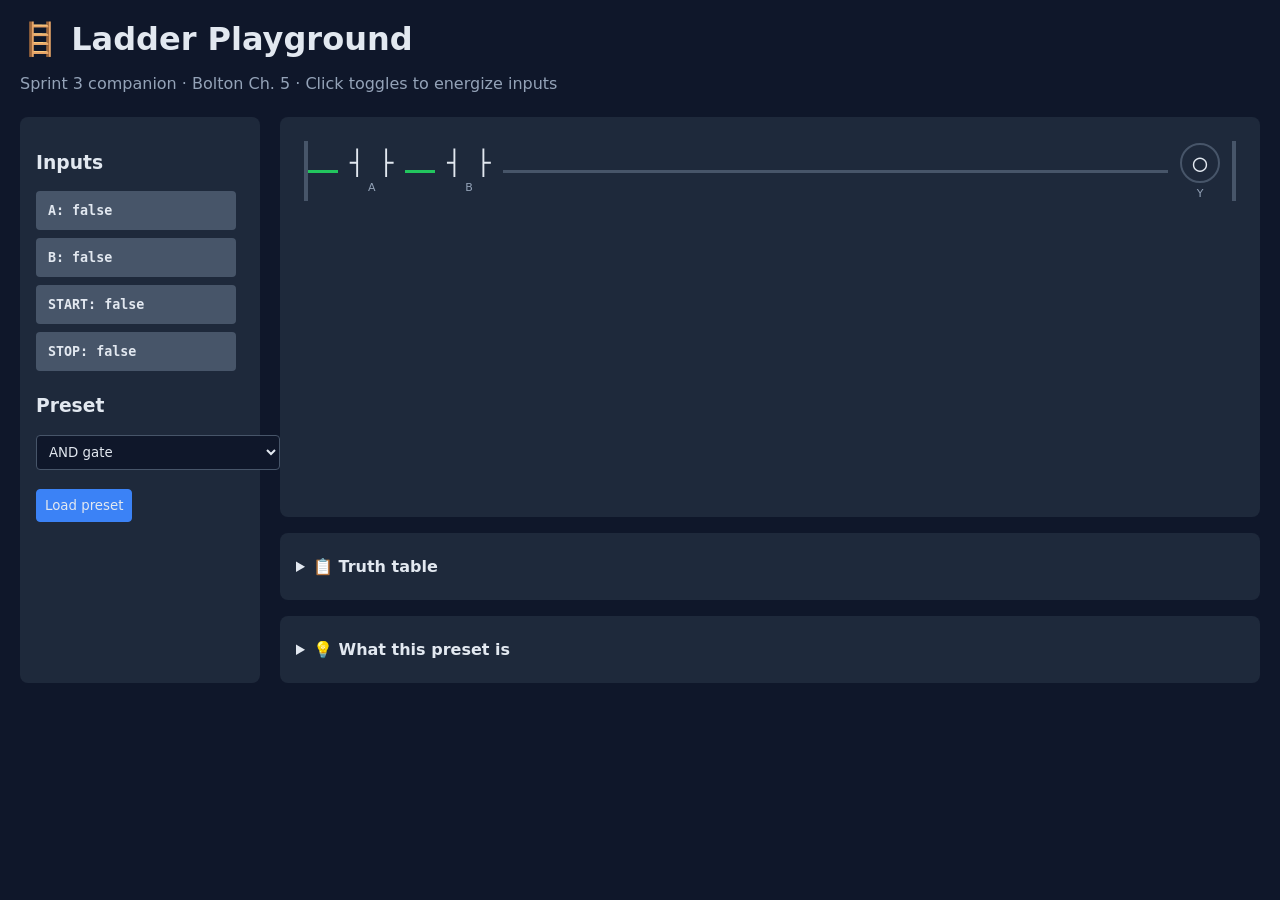
==== interactive-tools/ladder-simulator/index.html @ 790aac2c "Add files via upload" ====
<!DOCTYPE html>
<html lang="en">
<head>
<meta charset="UTF-8" />
<meta name="viewport" content="width=device-width, initial-scale=1.0" />
<title>PLC-FastTrack — Ladder Playground</title>
<style>
  :root {
    --bg: #0f172a;
    --panel: #1e293b;
    --rail: #475569;
    --energized: #22c55e;
    --de-energized: #475569;
    --accent: #3b82f6;
    --text: #e2e8f0;
    --muted: #94a3b8;
  }
  * { box-sizing: border-box; }
  body {
    margin: 0;
    background: var(--bg);
    color: var(--text);
    font-family: -apple-system, system-ui, sans-serif;
    padding: 20px;
  }
  header { margin-bottom: 24px; }
  h1 { margin: 0 0 8px; }
  .muted { color: var(--muted); }

  .layout {
    display: grid;
    grid-template-columns: 240px 1fr;
    gap: 20px;
  }

  .panel {
    background: var(--panel);
    border-radius: 8px;
    padding: 16px;
  }

  .toggles { display: grid; gap: 8px; }
  .toggle-btn {
    background: var(--de-energized);
    color: var(--text);
    border: none;
    padding: 12px;
    border-radius: 4px;
    cursor: pointer;
    font-weight: 600;
    font-family: monospace;
    text-align: left;
  }
  .toggle-btn.on {
    background: var(--energized);
    color: #052e16;
  }

  .ladder-area {
    min-height: 400px;
    background: var(--panel);
    padding: 24px;
    border-radius: 8px;
  }

  .rung {
    display: flex;
    align-items: center;
    margin-bottom: 24px;
    height: 60px;
  }
  .rail-left, .rail-right {
    width: 4px;
    height: 60px;
    background: var(--rail);
  }
  .wire {
    height: 3px;
    background: var(--rail);
    flex: 0 0 auto;
    transition: background 0.15s;
  }
  .wire.energized { background: var(--energized); }
  .wire-fill { flex: 1; }

  .contact, .coil {
    display: inline-flex;
    flex-direction: column;
    align-items: center;
    margin: 0 4px;
    padding: 4px 8px;
  }
  .contact-symbol {
    font-family: monospace;
    font-size: 24px;
    color: var(--text);
  }
  .contact.active .contact-symbol { color: var(--energized); }
  .coil-symbol {
    font-family: monospace;
    font-size: 24px;
    color: var(--text);
    border: 2px solid var(--rail);
    border-radius: 50%;
    width: 40px;
    height: 40px;
    display: flex;
    align-items: center;
    justify-content: center;
  }
  .coil.energized .coil-symbol {
    border-color: var(--energized);
    color: var(--energized);
  }
  .label {
    font-size: 11px;
    margin-top: 4px;
    color: var(--muted);
  }

  select, button {
    background: var(--bg);
    color: var(--text);
    border: 1px solid var(--rail);
    padding: 8px;
    border-radius: 4px;
    margin-right: 8px;
    font-family: inherit;
  }
  button.primary {
    background: var(--accent);
    border-color: var(--accent);
    cursor: pointer;
  }

  .truth-table {
    width: 100%;
    border-collapse: collapse;
    margin-top: 16px;
    font-family: monospace;
  }
  .truth-table th, .truth-table td {
    padding: 8px 12px;
    text-align: center;
    border-bottom: 1px solid var(--rail);
  }
  .truth-table th { background: var(--bg); }
  .truth-table td.true { color: var(--energized); }
  .truth-table td.false { color: var(--muted); }

  details summary { cursor: pointer; padding: 8px 0; }
</style>
</head>
<body>

<header>
  <h1>🪜 Ladder Playground</h1>
  <p class="muted">Sprint 3 companion · Bolton Ch. 5 · Click toggles to energize inputs</p>
</header>

<div class="layout">

  <aside class="panel">
    <h3>Inputs</h3>
    <div class="toggles">
      <button class="toggle-btn" data-input="A">A: false</button>
      <button class="toggle-btn" data-input="B">B: false</button>
      <button class="toggle-btn" data-input="START">START: false</button>
      <button class="toggle-btn" data-input="STOP">STOP: false</button>
    </div>

    <h3 style="margin-top:24px">Preset</h3>
    <select id="preset">
      <option value="and">AND gate</option>
      <option value="or">OR gate</option>
      <option value="xor">XOR gate</option>
      <option value="seal-in">Seal-in latch (motor start/stop)</option>
    </select>
    <br/><br/>
    <button class="primary" id="loadBtn">Load preset</button>
  </aside>

  <main>
    <div class="ladder-area" id="ladder"></div>

    <details class="panel" style="margin-top:16px">
      <summary><strong>📋 Truth table</strong></summary>
      <table class="truth-table" id="truthTable"></table>
    </details>

    <details class="panel" style="margin-top:16px">
      <summary><strong>💡 What this preset is</strong></summary>
      <p id="presetDesc" class="muted"></p>
    </details>
  </main>
</div>

<script>
const presets = {
  'and': {
    name: 'AND gate',
    desc: 'Two NO contacts in series. Output Y is energized only when both A AND B are true.',
    rungs: [{ contacts: [{var:'A',no:true},{var:'B',no:true}], coil: 'Y' }],
    inputs: ['A','B']
  },
  'or': {
    name: 'OR gate',
    desc: 'Two NO contacts in parallel. Output Y is energized when A OR B is true.',
    rungs: [{ contacts: [[{var:'A',no:true}],[{var:'B',no:true}]], coil: 'Y', parallel: true }],
    inputs: ['A','B']
  },
  'xor': {
    name: 'XOR gate',
    desc: 'Output is energized when exactly one of A or B is true. Two parallel branches: (A AND NOT B) OR (NOT A AND B).',
    rungs: [{
      contacts: [
        [{var:'A',no:true},{var:'B',no:false}],
        [{var:'A',no:false},{var:'B',no:true}]
      ],
      coil: 'Y',
      parallel: true
    }],
    inputs: ['A','B']
  },
  'seal-in': {
    name: 'Seal-in latch',
    desc: 'Classic motor start/stop. START energizes MOTOR; the MOTOR contact in parallel "seals" it on. STOP (NC) breaks the rung.',
    rungs: [{
      contacts: [
        [{var:'START',no:true}],
        [{var:'MOTOR',no:true}]
      ],
      seriesAfter: [{var:'STOP',no:false}],
      coil: 'MOTOR',
      parallel: true
    }],
    inputs: ['START','STOP']
  }
};

let state = { A:false, B:false, START:false, STOP:false, MOTOR:false, Y:false };
let currentPreset = 'and';

function evalRung(rung, st) {
  let pathTrue;
  if (rung.parallel) {
    pathTrue = rung.contacts.some(branch =>
      branch.every(c => c.no ? st[c.var] : !st[c.var])
    );
  } else {
    pathTrue = rung.contacts.every(c => c.no ? st[c.var] : !st[c.var]);
  }
  if (rung.seriesAfter) {
    pathTrue = pathTrue && rung.seriesAfter.every(c => c.no ? st[c.var] : !st[c.var]);
  }
  return pathTrue;
}

function evalAll(st) {
  const newSt = {...st};
  const preset = presets[currentPreset];
  preset.rungs.forEach(rung => {
    const out = evalRung(rung, newSt);
    if (rung.coil === 'MOTOR') {
      // Latching: only update if output coil is reachable through normal paths
      newSt.MOTOR = out;
    } else {
      newSt[rung.coil] = out;
    }
  });
  return newSt;
}

function renderContact(c, energized) {
  const sym = c.no ? '┤ ├' : '┤/├';
  const cls = energized ? ' active' : '';
  return `<div class="contact${cls}"><div class="contact-symbol">${sym}</div><div class="label">${c.var}</div></div>`;
}

function renderRung(rung, st) {
  const wireClass = (live) => live ? 'wire energized' : 'wire';
  let html = `<div class="rung"><div class="rail-left"></div>`;

  if (rung.parallel) {
    // Use a vertical block for parallel branches
    html += `<div style="flex:1;display:flex;flex-direction:column;justify-content:space-around;height:60px">`;
    rung.contacts.forEach(branch => {
      const branchTrue = branch.every(c => c.no ? st[c.var] : !st[c.var]);
      html += `<div style="display:flex;align-items:center"><div class="${wireClass(true)}" style="width:20px"></div>`;
      branch.forEach(c => {
        const energized = c.no ? st[c.var] : !st[c.var];
        html += renderContact(c, energized);
        html += `<div class="${wireClass(branchTrue)}" style="width:20px"></div>`;
      });
      html += `</div>`;
    });
    html += `</div>`;
  } else {
    rung.contacts.forEach(c => {
      const energized = c.no ? st[c.var] : !st[c.var];
      html += `<div class="${wireClass(true)}" style="width:30px"></div>`;
      html += renderContact(c, energized);
    });
  }

  const rungOut = evalRung(rung, st);
  if (rung.seriesAfter) {
    rung.seriesAfter.forEach(c => {
      const energized = c.no ? st[c.var] : !st[c.var];
      html += `<div class="${wireClass(true)}" style="width:30px"></div>`;
      html += renderContact(c, energized);
    });
  }
  html += `<div class="${wireClass(rungOut)} wire-fill"></div>`;
  html += `<div class="coil${rungOut ? ' energized' : ''}"><div class="coil-symbol">${rungOut?'●':'○'}</div><div class="label">${rung.coil}</div></div>`;
  html += `<div class="rail-right"></div></div>`;
  return html;
}

function render() {
  const preset = presets[currentPreset];
  state = evalAll(state);
  const newState = evalAll(state);
  state = newState;

  document.getElementById('ladder').innerHTML = preset.rungs.map(r => renderRung(r, state)).join('');
  document.getElementById('presetDesc').textContent = preset.desc;

  // Update buttons
  document.querySelectorAll('.toggle-btn').forEach(btn => {
    const v = btn.dataset.input;
    btn.classList.toggle('on', state[v] === true);
    btn.textContent = `${v}: ${state[v]}`;
  });

  renderTruthTable(preset);
}

function renderTruthTable(preset) {
  const inputs = preset.inputs;
  const combos = [];
  const n = inputs.length;
  for (let i = 0; i < (1 << n); i++) {
    const row = {};
    inputs.forEach((v, idx) => row[v] = !!(i & (1 << (n-1-idx))));
    combos.push(row);
  }
  const outputCoils = preset.rungs.map(r => r.coil);
  let html = `<thead><tr>`;
  inputs.forEach(v => html += `<th>${v}</th>`);
  outputCoils.forEach(c => html += `<th>${c}</th>`);
  html += `</tr></thead><tbody>`;
  combos.forEach(combo => {
    let trial = {...state, ...combo};
    // For latch, simulate from a clean reset
    if (currentPreset === 'seal-in') trial.MOTOR = false;
    trial = evalAll(trial);
    html += `<tr>`;
    inputs.forEach(v => html += `<td class="${combo[v]?'true':'false'}">${combo[v]?'1':'0'}</td>`);
    outputCoils.forEach(c => html += `<td class="${trial[c]?'true':'false'}">${trial[c]?'1':'0'}</td>`);
    html += `</tr>`;
  });
  html += `</tbody>`;
  document.getElementById('truthTable').innerHTML = html;
}

document.querySelectorAll('.toggle-btn').forEach(btn => {
  btn.addEventListener('click', () => {
    const v = btn.dataset.input;
    state[v] = !state[v];
    render();
  });
});

document.getElementById('loadBtn').addEventListener('click', () => {
  currentPreset = document.getElementById('preset').value;
  state = { A:false, B:false, START:false, STOP:false, MOTOR:false, Y:false };
  render();
});

render();
</script>
</body>
</html>
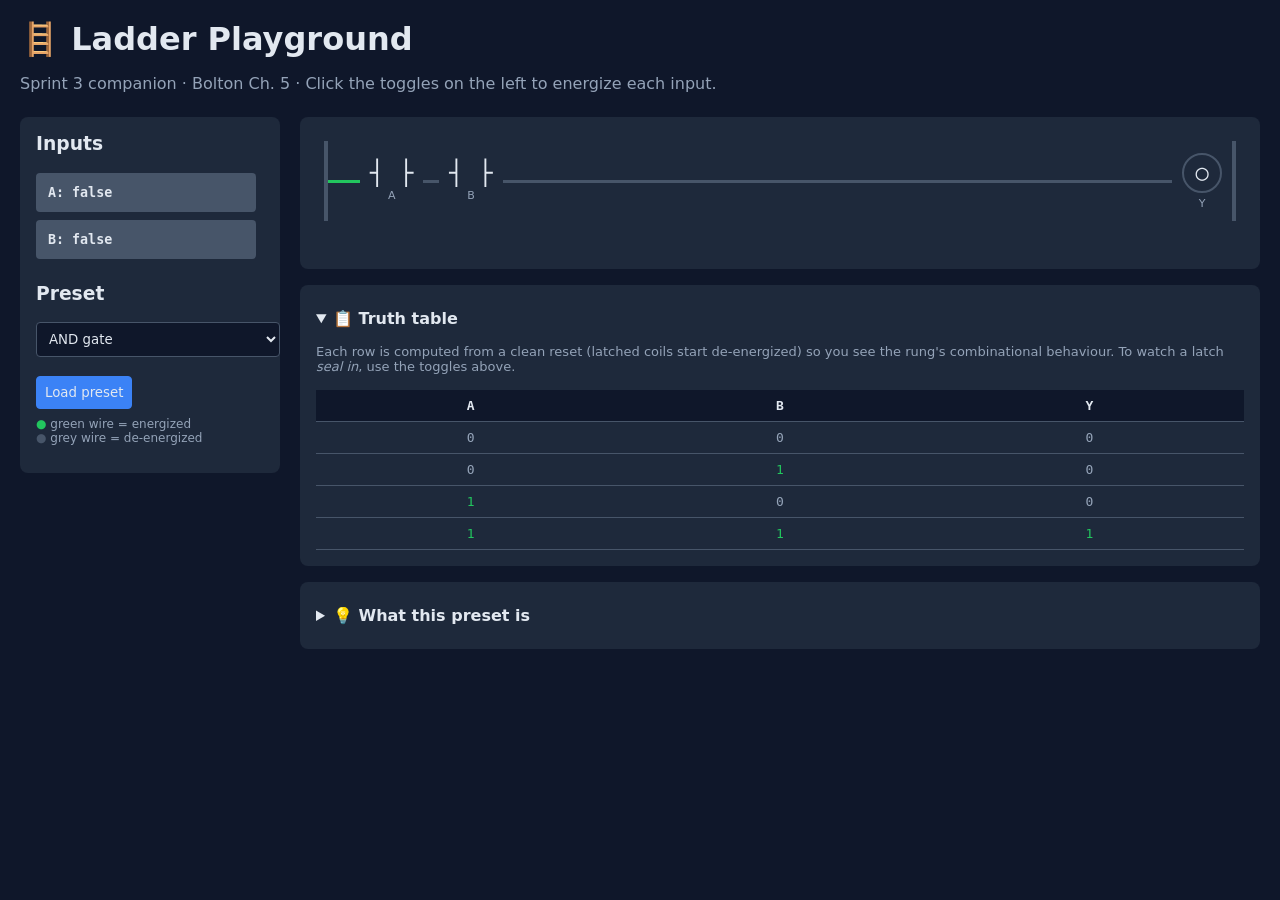
==== commit 5d610148: "Fix website: surface all content, repair simulator, plug content gaps The MkDocs site was rendering " ====
--- a/interactive-tools/ladder-simulator/index.html
+++ b/interactive-tools/ladder-simulator/index.html
@@ -22,6 +22,7 @@
     color: var(--text);
     font-family: -apple-system, system-ui, sans-serif;
     padding: 20px;
+    min-height: 100vh;
   }
   header { margin-bottom: 24px; }
   h1 { margin: 0 0 8px; }
@@ -29,8 +30,12 @@
 
   .layout {
     display: grid;
-    grid-template-columns: 240px 1fr;
+    grid-template-columns: 260px 1fr;
     gap: 20px;
+    align-items: flex-start;
+  }
+  @media (max-width: 720px) {
+    .layout { grid-template-columns: 1fr; }
   }
 
   .panel {
@@ -50,6 +55,7 @@
     font-weight: 600;
     font-family: monospace;
     text-align: left;
+    transition: background 0.15s, color 0.15s;
   }
   .toggle-btn.on {
     background: var(--energized);
@@ -57,48 +63,52 @@
   }
 
   .ladder-area {
-    min-height: 400px;
     background: var(--panel);
     padding: 24px;
     border-radius: 8px;
+    overflow-x: auto;
   }
 
   .rung {
     display: flex;
-    align-items: center;
+    align-items: stretch;
     margin-bottom: 24px;
-    height: 60px;
+    min-height: 80px;
   }
   .rail-left, .rail-right {
     width: 4px;
-    height: 60px;
     background: var(--rail);
+    flex-shrink: 0;
   }
   .wire {
     height: 3px;
     background: var(--rail);
+    align-self: center;
     flex: 0 0 auto;
     transition: background 0.15s;
   }
   .wire.energized { background: var(--energized); }
-  .wire-fill { flex: 1; }
+  .wire-fill { flex: 1; min-width: 16px; }
 
   .contact, .coil {
     display: inline-flex;
     flex-direction: column;
     align-items: center;
-    margin: 0 4px;
+    justify-content: center;
+    margin: 0 2px;
     padding: 4px 8px;
+    align-self: center;
   }
   .contact-symbol {
     font-family: monospace;
     font-size: 24px;
     color: var(--text);
+    line-height: 1;
   }
   .contact.active .contact-symbol { color: var(--energized); }
   .coil-symbol {
     font-family: monospace;
-    font-size: 24px;
+    font-size: 22px;
     color: var(--text);
     border: 2px solid var(--rail);
     border-radius: 50%;
@@ -116,7 +126,31 @@
     font-size: 11px;
     margin-top: 4px;
     color: var(--muted);
-  }
+    white-space: nowrap;
+  }
+
+  .parallel {
+    display: flex;
+    flex-direction: column;
+    align-items: stretch;
+    flex: 0 0 auto;
+    position: relative;
+    padding: 0 6px;
+  }
+  .parallel .branch {
+    display: flex;
+    align-items: center;
+    margin: 6px 0;
+  }
+  /* The two vertical drops that join parallel branches to the surrounding wires */
+  .v-bar {
+    width: 3px;
+    background: var(--rail);
+    align-self: stretch;
+    flex: 0 0 3px;
+    transition: background 0.15s;
+  }
+  .v-bar.energized { background: var(--energized); }
 
   select, button {
     background: var(--bg);
@@ -132,6 +166,7 @@
     border-color: var(--accent);
     cursor: pointer;
   }
+  button.primary:hover { filter: brightness(1.1); }
 
   .truth-table {
     width: 100%;
@@ -149,42 +184,66 @@
   .truth-table td.false { color: var(--muted); }
 
   details summary { cursor: pointer; padding: 8px 0; }
+  details[open] summary { margin-bottom: 8px; }
+
+  .legend {
+    font-size: 12px;
+    color: var(--muted);
+    margin-top: 8px;
+  }
+  kbd {
+    background: var(--bg);
+    padding: 1px 6px;
+    border-radius: 3px;
+    border: 1px solid var(--rail);
+    font-family: monospace;
+    font-size: 11px;
+  }
 </style>
 </head>
 <body>
 
 <header>
   <h1>🪜 Ladder Playground</h1>
-  <p class="muted">Sprint 3 companion · Bolton Ch. 5 · Click toggles to energize inputs</p>
+  <p class="muted">Sprint 3 companion · Bolton Ch. 5 · Click the toggles on the left to energize each input.</p>
 </header>
 
 <div class="layout">
 
   <aside class="panel">
-    <h3>Inputs</h3>
-    <div class="toggles">
-      <button class="toggle-btn" data-input="A">A: false</button>
-      <button class="toggle-btn" data-input="B">B: false</button>
-      <button class="toggle-btn" data-input="START">START: false</button>
-      <button class="toggle-btn" data-input="STOP">STOP: false</button>
-    </div>
+    <h3 style="margin-top:0">Inputs</h3>
+    <div class="toggles" id="toggles"></div>
 
     <h3 style="margin-top:24px">Preset</h3>
     <select id="preset">
       <option value="and">AND gate</option>
       <option value="or">OR gate</option>
+      <option value="not">NOT gate</option>
+      <option value="nand">NAND gate</option>
+      <option value="nor">NOR gate</option>
       <option value="xor">XOR gate</option>
+      <option value="xnor">XNOR gate</option>
       <option value="seal-in">Seal-in latch (motor start/stop)</option>
+      <option value="sr">SR latch (set/reset)</option>
     </select>
     <br/><br/>
     <button class="primary" id="loadBtn">Load preset</button>
+
+    <p class="legend">
+      <span style="color: var(--energized)">●</span> green wire = energized<br/>
+      <span style="color: var(--rail)">●</span> grey wire = de-energized
+    </p>
   </aside>
 
   <main>
     <div class="ladder-area" id="ladder"></div>
 
-    <details class="panel" style="margin-top:16px">
+    <details class="panel" style="margin-top:16px" open>
       <summary><strong>📋 Truth table</strong></summary>
+      <p class="muted" style="margin: 0 0 8px; font-size: 13px;">
+        Each row is computed from a clean reset (latched coils start de-energized) so you see
+        the rung's combinational behaviour. To watch a latch <em>seal in</em>, use the toggles above.
+      </p>
       <table class="truth-table" id="truthTable"></table>
     </details>
 
@@ -196,141 +255,242 @@
 </div>
 
 <script>
+// ─── Presets ──────────────────────────────────────────────────────────────
+// Each rung is { branches: [[contact, contact, ...], ...], coil: 'Y' }
+// A branch is an ordered list of contacts in series.
+// Multiple branches form parallel paths between the same two nodes.
+// `seriesAfter` is an extra series-section appended to the rung after the
+// (optionally parallel) head section.
+// A contact is { var: 'A', no: true }  — `no:true` is normally-open, `no:false` normally-closed.
 const presets = {
   'and': {
     name: 'AND gate',
     desc: 'Two NO contacts in series. Output Y is energized only when both A AND B are true.',
-    rungs: [{ contacts: [{var:'A',no:true},{var:'B',no:true}], coil: 'Y' }],
-    inputs: ['A','B']
+    rungs: [{ branches: [[{var:'A',no:true},{var:'B',no:true}]], coil: 'Y' }],
+    inputs: ['A','B'],
   },
   'or': {
     name: 'OR gate',
     desc: 'Two NO contacts in parallel. Output Y is energized when A OR B is true.',
-    rungs: [{ contacts: [[{var:'A',no:true}],[{var:'B',no:true}]], coil: 'Y', parallel: true }],
-    inputs: ['A','B']
+    rungs: [{ branches: [[{var:'A',no:true}], [{var:'B',no:true}]], coil: 'Y' }],
+    inputs: ['A','B'],
+  },
+  'not': {
+    name: 'NOT gate',
+    desc: 'A single NC contact. Output Y is energized when A is false.',
+    rungs: [{ branches: [[{var:'A',no:false}]], coil: 'Y' }],
+    inputs: ['A'],
+  },
+  'nand': {
+    name: 'NAND gate',
+    desc: 'Two NC contacts in parallel. Output Y is the negation of (A AND B).',
+    rungs: [{ branches: [[{var:'A',no:false}], [{var:'B',no:false}]], coil: 'Y' }],
+    inputs: ['A','B'],
+  },
+  'nor': {
+    name: 'NOR gate',
+    desc: 'Two NC contacts in series. Output Y is the negation of (A OR B).',
+    rungs: [{ branches: [[{var:'A',no:false},{var:'B',no:false}]], coil: 'Y' }],
+    inputs: ['A','B'],
   },
   'xor': {
     name: 'XOR gate',
-    desc: 'Output is energized when exactly one of A or B is true. Two parallel branches: (A AND NOT B) OR (NOT A AND B).',
+    desc: 'Two parallel branches: (A NO + B NC) OR (A NC + B NO). Energized when exactly one input is true.',
     rungs: [{
-      contacts: [
+      branches: [
         [{var:'A',no:true},{var:'B',no:false}],
-        [{var:'A',no:false},{var:'B',no:true}]
+        [{var:'A',no:false},{var:'B',no:true}],
       ],
       coil: 'Y',
-      parallel: true
     }],
-    inputs: ['A','B']
+    inputs: ['A','B'],
+  },
+  'xnor': {
+    name: 'XNOR gate',
+    desc: 'Two parallel branches: (A NO + B NO) OR (A NC + B NC). Energized when A and B match.',
+    rungs: [{
+      branches: [
+        [{var:'A',no:true},{var:'B',no:true}],
+        [{var:'A',no:false},{var:'B',no:false}],
+      ],
+      coil: 'Y',
+    }],
+    inputs: ['A','B'],
   },
   'seal-in': {
     name: 'Seal-in latch',
-    desc: 'Classic motor start/stop. START energizes MOTOR; the MOTOR contact in parallel "seals" it on. STOP (NC) breaks the rung.',
+    desc: 'Classic motor start/stop. START energizes MOTOR; the MOTOR contact in parallel "seals" it on. STOP (NC) breaks the rung. Click START once, release, then click STOP to drop out.',
     rungs: [{
-      contacts: [
+      branches: [
         [{var:'START',no:true}],
-        [{var:'MOTOR',no:true}]
+        [{var:'MOTOR',no:true}],
       ],
       seriesAfter: [{var:'STOP',no:false}],
       coil: 'MOTOR',
-      parallel: true
     }],
-    inputs: ['START','STOP']
-  }
+    inputs: ['START','STOP'],
+    latched: ['MOTOR'],
+  },
+  'sr': {
+    name: 'SR latch (two rungs)',
+    desc: 'Two rungs use latch (L) and unlatch (U) coils. SET energizes Y; RESET drops it. Last rung wins on simultaneous activation — here RESET wins.',
+    rungs: [
+      { branches: [[{var:'SET',no:true}]], coil: 'Y', action: 'set' },
+      { branches: [[{var:'RESET',no:true}]], coil: 'Y', action: 'reset' },
+    ],
+    inputs: ['SET','RESET'],
+    latched: ['Y'],
+  },
 };
 
-let state = { A:false, B:false, START:false, STOP:false, MOTOR:false, Y:false };
+// ─── State ────────────────────────────────────────────────────────────────
+const FRESH_INPUTS = { A:false, B:false, START:false, STOP:false, SET:false, RESET:false };
+let state = { ...FRESH_INPUTS, MOTOR:false, Y:false };
 let currentPreset = 'and';
 
+// ─── Evaluation ───────────────────────────────────────────────────────────
+function contactPasses(c, st) {
+  return c.no ? !!st[c.var] : !st[c.var];
+}
+
 function evalRung(rung, st) {
-  let pathTrue;
-  if (rung.parallel) {
-    pathTrue = rung.contacts.some(branch =>
-      branch.every(c => c.no ? st[c.var] : !st[c.var])
-    );
-  } else {
-    pathTrue = rung.contacts.every(c => c.no ? st[c.var] : !st[c.var]);
-  }
+  const headTrue = rung.branches.some(branch => branch.every(c => contactPasses(c, st)));
   if (rung.seriesAfter) {
-    pathTrue = pathTrue && rung.seriesAfter.every(c => c.no ? st[c.var] : !st[c.var]);
-  }
-  return pathTrue;
+    return headTrue && rung.seriesAfter.every(c => contactPasses(c, st));
+  }
+  return headTrue;
 }
 
 function evalAll(st) {
-  const newSt = {...st};
+  const newSt = { ...st };
   const preset = presets[currentPreset];
   preset.rungs.forEach(rung => {
     const out = evalRung(rung, newSt);
-    if (rung.coil === 'MOTOR') {
-      // Latching: only update if output coil is reachable through normal paths
-      newSt.MOTOR = out;
+    if (rung.action === 'set') {
+      if (out) newSt[rung.coil] = true;
+    } else if (rung.action === 'reset') {
+      if (out) newSt[rung.coil] = false;
     } else {
+      // Plain coil — drives directly. For a seal-in latch the latching
+      // behavior emerges naturally because the coil's own contact appears
+      // in the rung.
       newSt[rung.coil] = out;
     }
   });
   return newSt;
 }
 
+// ─── Rendering helpers ────────────────────────────────────────────────────
+function wire(live, fill = false, w = 16) {
+  const cls = live ? 'wire energized' : 'wire';
+  const extra = fill ? ' wire-fill' : '';
+  return `<div class="${cls}${extra}" style="${fill ? '' : `width:${w}px`}"></div>`;
+}
+
 function renderContact(c, energized) {
   const sym = c.no ? '┤ ├' : '┤/├';
   const cls = energized ? ' active' : '';
   return `<div class="contact${cls}"><div class="contact-symbol">${sym}</div><div class="label">${c.var}</div></div>`;
 }
 
+function renderBranch(branch, st) {
+  // Walk left-to-right: each wire segment is energized only if the cumulative
+  // path through preceding contacts is still passing.
+  let html = '';
+  let live = true;
+  branch.forEach((c, i) => {
+    html += wire(live);
+    const passes = contactPasses(c, st);
+    html += renderContact(c, live && passes);
+    live = live && passes;
+  });
+  html += wire(live);
+  return { html, live };
+}
+
+function renderHeadSection(rung, st) {
+  // Single branch — render inline with the rung wires.
+  if (rung.branches.length === 1) {
+    return renderBranch(rung.branches[0], st);
+  }
+
+  // Multiple parallel branches — wrap in a vertical block joined by two v-bars.
+  const branchResults = rung.branches.map(b => renderBranch(b, st));
+  const anyTrue = branchResults.some(r => r.live);
+
+  let html = '<div class="parallel">';
+  // Left vertical bar — energized if power has reached the parallel block at all.
+  html += `<div class="v-bar energized" style="position:absolute;left:0;top:0;bottom:0"></div>`;
+  // Right vertical bar — energized if at least one branch passed.
+  html += `<div class="v-bar ${anyTrue ? 'energized' : ''}" style="position:absolute;right:0;top:0;bottom:0"></div>`;
+  branchResults.forEach(r => {
+    html += `<div class="branch">${r.html}</div>`;
+  });
+  html += '</div>';
+  return { html, live: anyTrue };
+}
+
 function renderRung(rung, st) {
-  const wireClass = (live) => live ? 'wire energized' : 'wire';
   let html = `<div class="rung"><div class="rail-left"></div>`;
-
-  if (rung.parallel) {
-    // Use a vertical block for parallel branches
-    html += `<div style="flex:1;display:flex;flex-direction:column;justify-content:space-around;height:60px">`;
-    rung.contacts.forEach(branch => {
-      const branchTrue = branch.every(c => c.no ? st[c.var] : !st[c.var]);
-      html += `<div style="display:flex;align-items:center"><div class="${wireClass(true)}" style="width:20px"></div>`;
-      branch.forEach(c => {
-        const energized = c.no ? st[c.var] : !st[c.var];
-        html += renderContact(c, energized);
-        html += `<div class="${wireClass(branchTrue)}" style="width:20px"></div>`;
-      });
-      html += `</div>`;
-    });
-    html += `</div>`;
-  } else {
-    rung.contacts.forEach(c => {
-      const energized = c.no ? st[c.var] : !st[c.var];
-      html += `<div class="${wireClass(true)}" style="width:30px"></div>`;
-      html += renderContact(c, energized);
-    });
-  }
-
-  const rungOut = evalRung(rung, st);
+  html += wire(true, false, 16);
+
+  const head = renderHeadSection(rung, st);
+  html += head.html;
+
+  let live = head.live;
   if (rung.seriesAfter) {
     rung.seriesAfter.forEach(c => {
-      const energized = c.no ? st[c.var] : !st[c.var];
-      html += `<div class="${wireClass(true)}" style="width:30px"></div>`;
-      html += renderContact(c, energized);
+      html += wire(live);
+      const passes = contactPasses(c, st);
+      html += renderContact(c, live && passes);
+      live = live && passes;
     });
   }
-  html += `<div class="${wireClass(rungOut)} wire-fill"></div>`;
-  html += `<div class="coil${rungOut ? ' energized' : ''}"><div class="coil-symbol">${rungOut?'●':'○'}</div><div class="label">${rung.coil}</div></div>`;
+
+  html += wire(live, true);
+
+  // Coil. SR latches use L / U notation in the symbol so it's clear
+  // which rung is set vs reset.
+  let coilSym = live ? '●' : '○';
+  if (rung.action === 'set') coilSym = 'L';
+  else if (rung.action === 'reset') coilSym = 'U';
+  const coilLive = live;
+  html += `<div class="coil${coilLive ? ' energized' : ''}"><div class="coil-symbol">${coilSym}</div><div class="label">${rung.coil}</div></div>`;
   html += `<div class="rail-right"></div></div>`;
   return html;
 }
 
+// ─── Top-level render ─────────────────────────────────────────────────────
+function rebuildToggles() {
+  const preset = presets[currentPreset];
+  const togglesDiv = document.getElementById('toggles');
+  togglesDiv.innerHTML = preset.inputs
+    .map(v => `<button class="toggle-btn" data-input="${v}">${v}: ${state[v] ? 'true' : 'false'}</button>`)
+    .join('');
+  togglesDiv.querySelectorAll('.toggle-btn').forEach(btn => {
+    btn.addEventListener('click', () => {
+      const v = btn.dataset.input;
+      state[v] = !state[v];
+      render();
+    });
+  });
+}
+
 function render() {
   const preset = presets[currentPreset];
+
+  // Two passes settle a latching coil within one click — the first pass writes
+  // the new coil value, the second pass observes its own contact.
   state = evalAll(state);
-  const newState = evalAll(state);
-  state = newState;
+  state = evalAll(state);
 
   document.getElementById('ladder').innerHTML = preset.rungs.map(r => renderRung(r, state)).join('');
   document.getElementById('presetDesc').textContent = preset.desc;
 
-  // Update buttons
   document.querySelectorAll('.toggle-btn').forEach(btn => {
     const v = btn.dataset.input;
     btn.classList.toggle('on', state[v] === true);
-    btn.textContent = `${v}: ${state[v]}`;
+    btn.textContent = `${v}: ${state[v] ? 'true' : 'false'}`;
   });
 
   renderTruthTable(preset);
@@ -338,46 +498,42 @@
 
 function renderTruthTable(preset) {
   const inputs = preset.inputs;
+  const n = inputs.length;
   const combos = [];
-  const n = inputs.length;
   for (let i = 0; i < (1 << n); i++) {
     const row = {};
-    inputs.forEach((v, idx) => row[v] = !!(i & (1 << (n-1-idx))));
+    inputs.forEach((v, idx) => row[v] = !!(i & (1 << (n - 1 - idx))));
     combos.push(row);
   }
-  const outputCoils = preset.rungs.map(r => r.coil);
+  const outputCoils = [...new Set(preset.rungs.map(r => r.coil))];
   let html = `<thead><tr>`;
   inputs.forEach(v => html += `<th>${v}</th>`);
   outputCoils.forEach(c => html += `<th>${c}</th>`);
   html += `</tr></thead><tbody>`;
   combos.forEach(combo => {
-    let trial = {...state, ...combo};
-    // For latch, simulate from a clean reset
-    if (currentPreset === 'seal-in') trial.MOTOR = false;
+    let trial = { ...FRESH_INPUTS, ...combo };
+    // Reset latched coils so each row shows the rung's own behaviour.
+    (preset.latched || []).forEach(v => trial[v] = false);
+    trial = evalAll(trial);
     trial = evalAll(trial);
     html += `<tr>`;
-    inputs.forEach(v => html += `<td class="${combo[v]?'true':'false'}">${combo[v]?'1':'0'}</td>`);
-    outputCoils.forEach(c => html += `<td class="${trial[c]?'true':'false'}">${trial[c]?'1':'0'}</td>`);
+    inputs.forEach(v => html += `<td class="${combo[v] ? 'true' : 'false'}">${combo[v] ? '1' : '0'}</td>`);
+    outputCoils.forEach(c => html += `<td class="${trial[c] ? 'true' : 'false'}">${trial[c] ? '1' : '0'}</td>`);
     html += `</tr>`;
   });
   html += `</tbody>`;
   document.getElementById('truthTable').innerHTML = html;
 }
 
-document.querySelectorAll('.toggle-btn').forEach(btn => {
-  btn.addEventListener('click', () => {
-    const v = btn.dataset.input;
-    state[v] = !state[v];
-    render();
-  });
-});
-
+// ─── Wire-up ──────────────────────────────────────────────────────────────
 document.getElementById('loadBtn').addEventListener('click', () => {
   currentPreset = document.getElementById('preset').value;
-  state = { A:false, B:false, START:false, STOP:false, MOTOR:false, Y:false };
+  state = { ...FRESH_INPUTS, MOTOR: false, Y: false };
+  rebuildToggles();
   render();
 });
 
+rebuildToggles();
 render();
 </script>
 </body>
